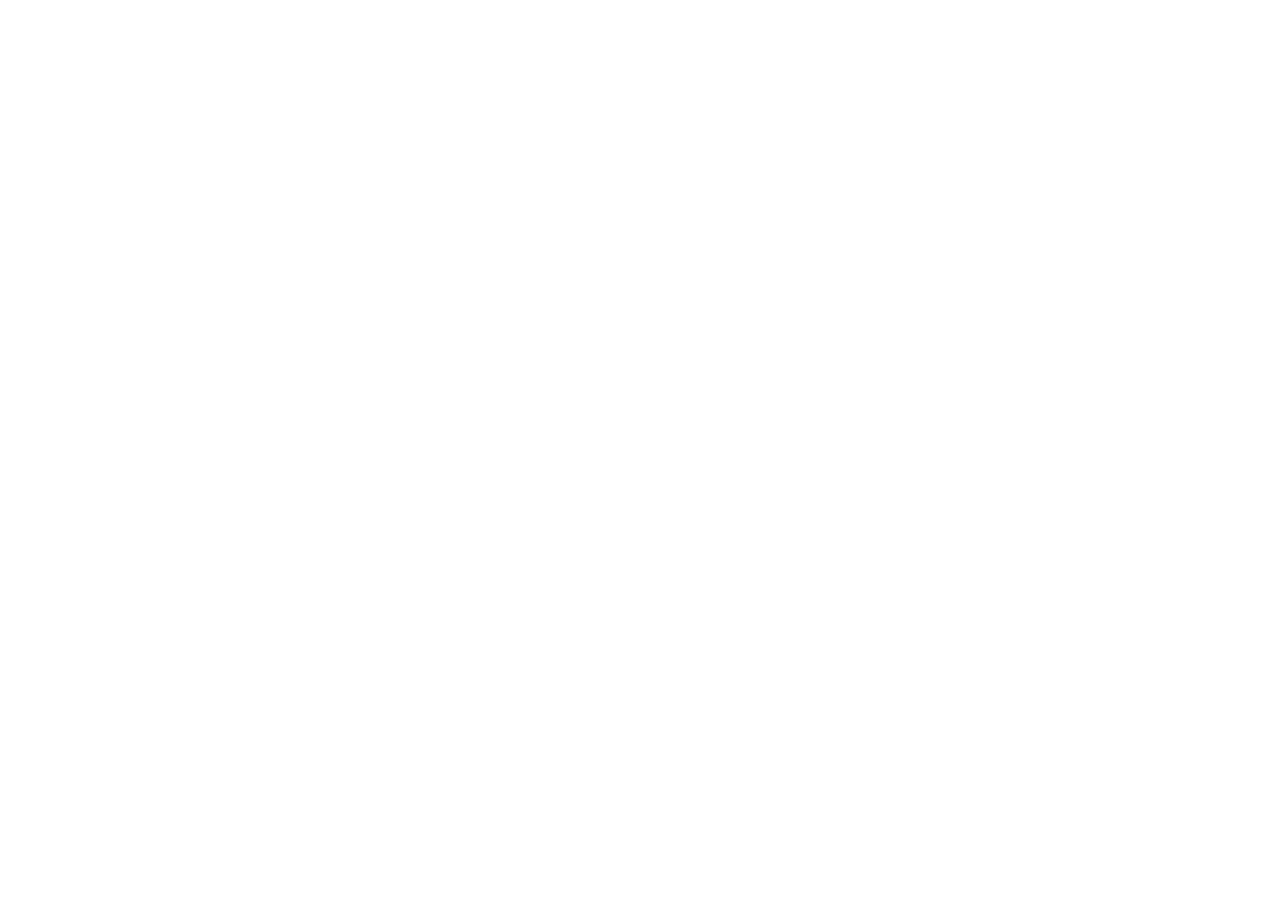
==== index.html @ 3b2936c1 "[update] file index.html and style.css" ====
<!DOCTYPE html>
<html lang="en">
<head>
    <meta charset="UTF-8">
    <meta name="viewport" content="width=device-width, initial-scale=1.0">
    <title>Document</title>
</head>
<body>
    
</body>
</html>
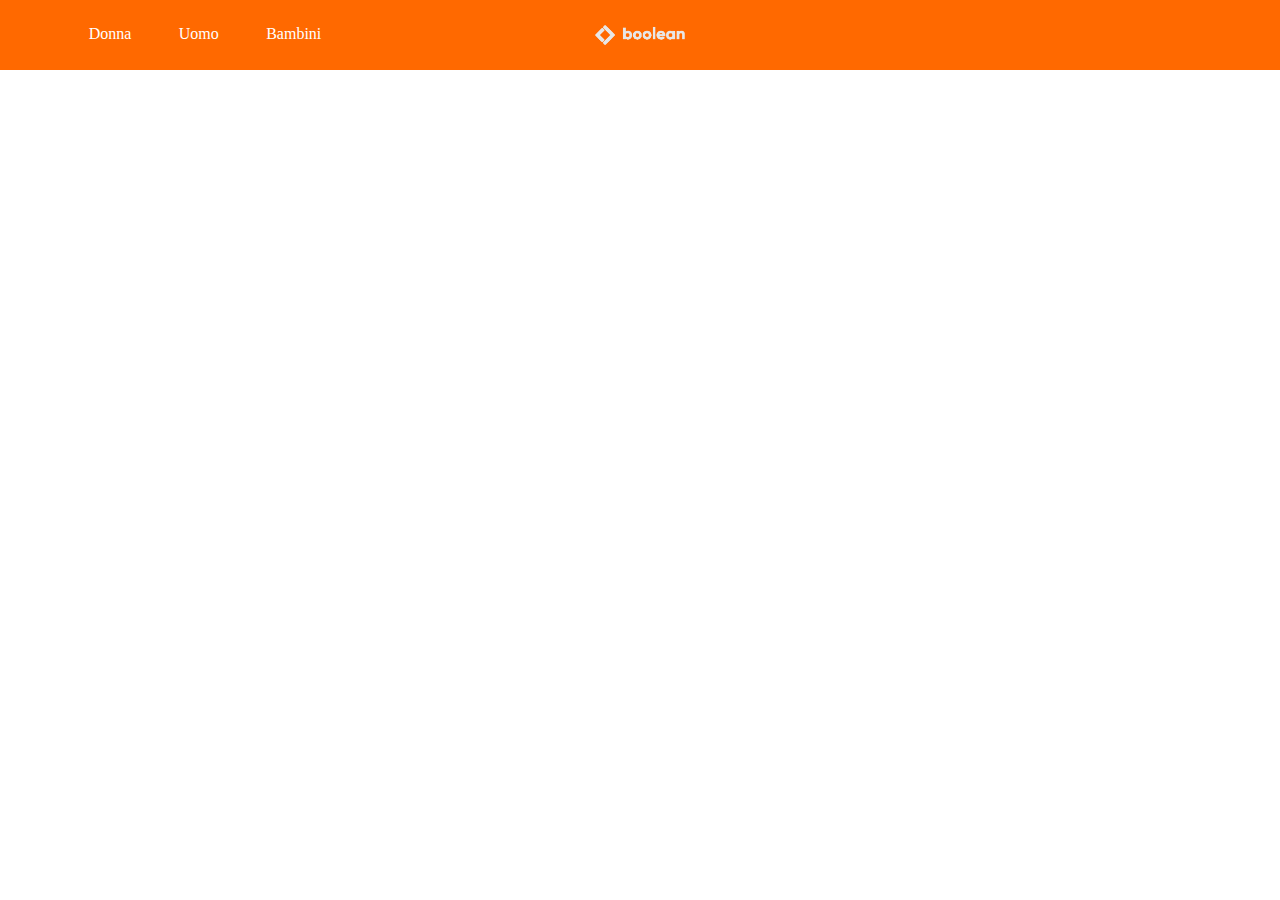
==== commit 84ba87f2: "[update] header and images" ====
--- a/index.html
+++ b/index.html
@@ -3,9 +3,37 @@
 <head>
     <meta charset="UTF-8">
     <meta name="viewport" content="width=device-width, initial-scale=1.0">
-    <title>Document</title>
+    <title>Boolando</title>
+    <link rel="stylesheet" href="./css/style.css">
+    <link rel="stylesheet" href="https://cdnjs.cloudflare.com/ajax/libs/font-awesome/6.4.2/css/all.min.css" integrity="sha512-z3gLpd7yknf1YoNbCzqRKc4qyor8gaKU1qmn+CShxbuBusANI9QpRohGBreCFkKxLhei6S9CQXFEbbKuqLg0DA==" crossorigin="anonymous" referrerpolicy="no-referrer" />
 </head>
 <body>
-    
+    <!-- header -->
+    <header>
+            <div class="container">
+                <div class="row">
+                    <div class="col-25">
+                        <div class="contain">
+                            <ul>
+                                <li>Donna</li>
+                                <li>Uomo</li>
+                                <li>Bambini</li>
+                            </ul>
+                        </div>
+                    </div>
+                    <div class="col-50 d-flex">
+                        <div class="contain">
+                            <img src="./img/boolean-logo.png" alt="logo">
+                        </div>
+                    </div>
+                    <div class="col-25 d-flex j-end">
+                        <div class="contain">
+                            <i class="fa-regular fa-user color"></i>
+                            <i class="fa-regular fa-heart color"></i>
+                            <i class="fa-solid fa-bag-shopping color"></i>
+                        </div>
+                    </div>
+                </div>
+            </div>
+    </header>
 </body>
-</html>--- a/css/style.css
+++ b/css/style.css
@@ -0,0 +1,66 @@
+*{
+    margin: 0;
+    padding: 0;
+    box-sizing: border-box;
+}
+header{
+    background-color: #FF6900;
+    width: 100%;
+    position: fixed;
+    z-index: 1;
+}
+.container{
+    max-width: 1200px;
+    padding: 20px;
+    margin: 0 auto;
+}
+
+.contain{
+    padding: 5px;
+    max-width: 100%;
+}
+
+
+.row{
+    display: flex;
+
+}
+.col-25{
+    width: 25%;
+}
+.col-50{
+    width: 50%;
+    justify-content: center;
+}
+
+.d-flex{
+    display: flex;
+}
+
+.border{
+    border: 1px solid black;
+}
+ul{
+    list-style-type: none;
+    display: flex;
+    justify-content: space-around;
+}
+
+li{
+   color: white; 
+}
+
+img{
+    height: 20px;
+    vertical-align: middle;
+}
+.color{
+    color: white;
+}
+
+i{
+    padding: 0 5px;
+}
+.j-end{
+    justify-content: end;
+}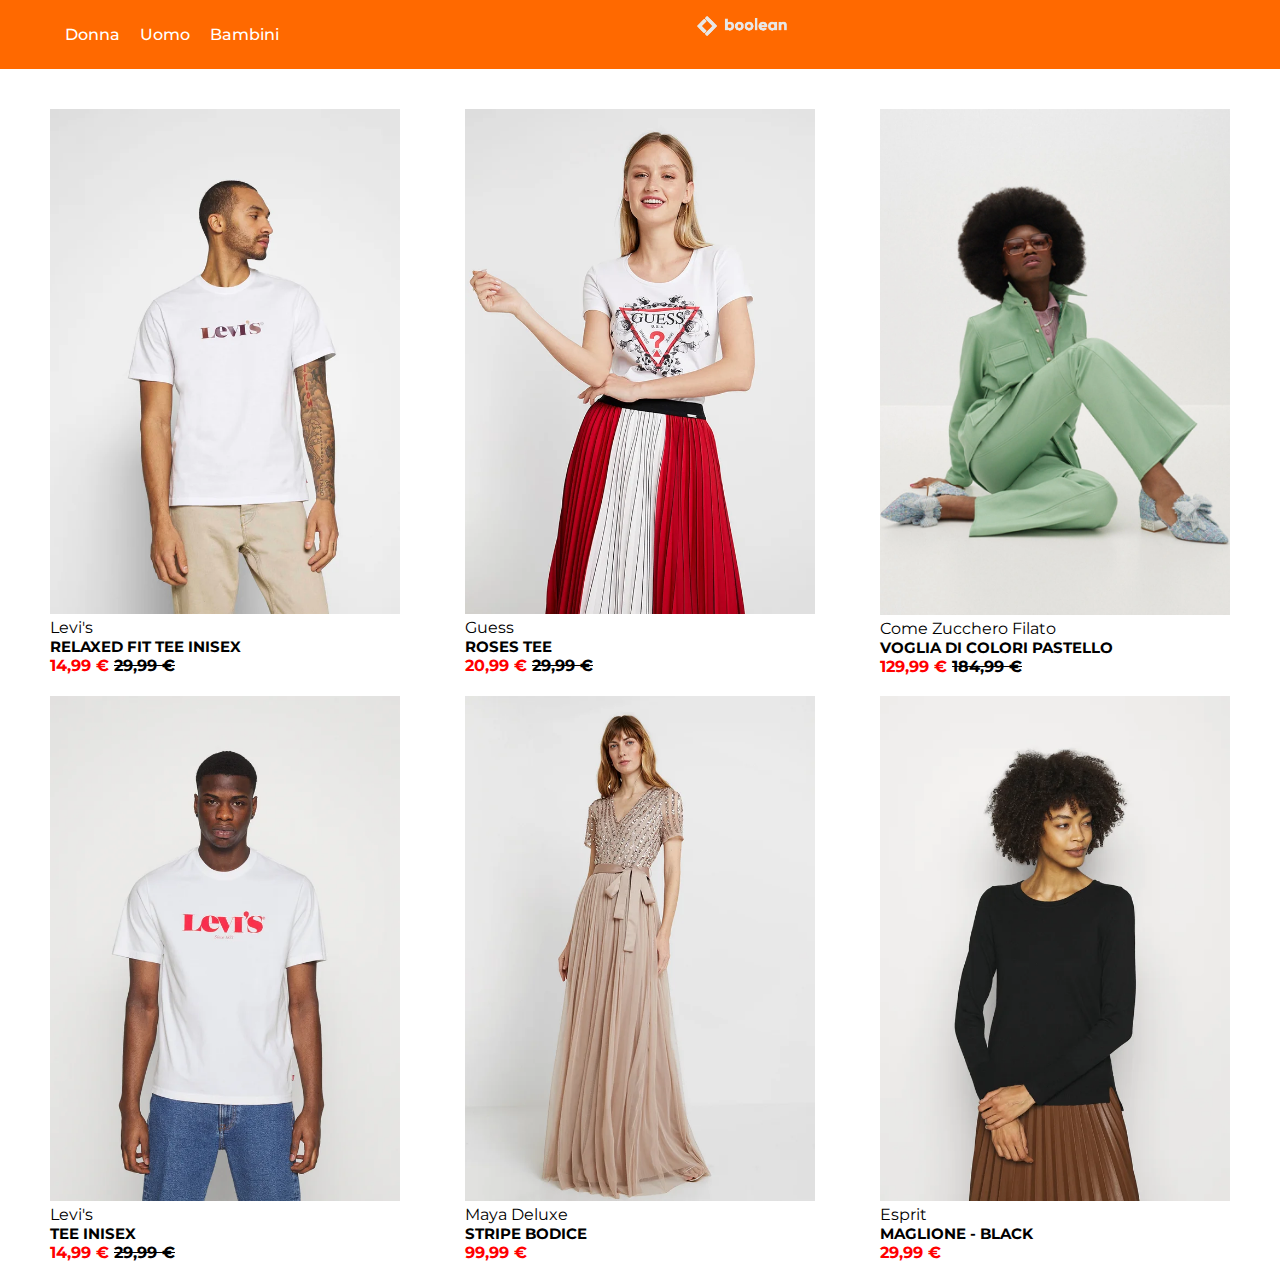
==== commit 94afdb6f: "[update] first part main" ====
--- a/index.html
+++ b/index.html
@@ -4,8 +4,11 @@
     <meta charset="UTF-8">
     <meta name="viewport" content="width=device-width, initial-scale=1.0">
     <title>Boolando</title>
+    <link rel="stylesheet" href="https://cdnjs.cloudflare.com/ajax/libs/font-awesome/6.4.2/css/all.min.css" integrity="sha512-z3gLpd7yknf1YoNbCzqRKc4qyor8gaKU1qmn+CShxbuBusANI9QpRohGBreCFkKxLhei6S9CQXFEbbKuqLg0DA==" crossorigin="anonymous" referrerpolicy="no-referrer" />
+    <link rel="preconnect" href="https://fonts.googleapis.com">
+    <link rel="preconnect" href="https://fonts.gstatic.com" crossorigin>
+    <link href="https://fonts.googleapis.com/css2?family=Bubblegum+Sans&family=Montserrat&family=Roboto&display=swap" rel="stylesheet">
     <link rel="stylesheet" href="./css/style.css">
-    <link rel="stylesheet" href="https://cdnjs.cloudflare.com/ajax/libs/font-awesome/6.4.2/css/all.min.css" integrity="sha512-z3gLpd7yknf1YoNbCzqRKc4qyor8gaKU1qmn+CShxbuBusANI9QpRohGBreCFkKxLhei6S9CQXFEbbKuqLg0DA==" crossorigin="anonymous" referrerpolicy="no-referrer" />
 </head>
 <body>
     <!-- header -->
@@ -36,4 +39,60 @@
                 </div>
             </div>
     </header>
+    <!-- main -->
+    <main>
+        <div class="container m-30">
+            <div class="row">
+                <div class="col-33">
+                    <div class="foto">
+                        <img src="./img/1.webp" alt="">
+                        <p class="brand">Levi's</p>
+                        <p class="product">RELAXED FIT TEE INISEX</p>
+                        <p class="price">14,99 &euro; <span class="d-price">29,99 &euro;</span></p>
+                    </div>
+                </div>
+                <div class="col-33">
+                    <div class="foto">
+                        <img src="./img/2.webp" alt="">
+                        <p class="brand">Guess</p>
+                        <p class="product">ROSES TEE</p>
+                        <p class="price">20,99 &euro; <span class="d-price">29,99 &euro;</span></p>
+                    </div>
+                </div>
+                <div class="col-33">
+                    <div class="foto">
+                        <img src="./img/3.webp" alt="">
+                        <p class="brand">Come Zucchero Filato</p>
+                        <p class="product">VOGLIA DI COLORI PASTELLO</p>
+                        <p class="price">129,99 &euro; <span class="d-price">184,99 &euro;</span></p>
+                    </div>
+                </div>
+                <div class="col-33">
+                    <div class="foto">
+                        <img src="./img/4.webp" alt="">
+                        <p class="brand">Levi's</p>
+                        <p class="product"> TEE INISEX</p>
+                        <p class="price">14,99 &euro; <span class="d-price">29,99 &euro;</span></p>
+                    </div>
+                </div>
+                <div class="col-33">
+                    <div class="foto">
+                        <img src="./img/5.webp" alt="">
+                        <p class="brand">Maya Deluxe</p>
+                        <p class="product">STRIPE BODICE</p>
+                        <p class="price">99,99 &euro;</p>
+                    </div>
+                </div>
+                <div class="col-33">
+                    <div class="foto">
+                        <img src="./img/6.webp" alt="">
+                        <p class="brand">Esprit</p>
+                        <p class="product">MAGLIONE - BLACK</p>
+                        <p class="price">29,99 &euro;</p>
+                    </div>
+                </div>
+                
+            </div>
+        </div>
+    </main>
 </body>
--- a/css/style.css
+++ b/css/style.css
@@ -3,16 +3,22 @@
     padding: 0;
     box-sizing: border-box;
 }
+body{
+    font-family: 'Montserrat', sans-serif;
+}
 header{
     background-color: #FF6900;
     width: 100%;
-    position: fixed;
-    z-index: 1;
+    /* position: fixed;
+    z-index: 1; */
 }
 .container{
     max-width: 1200px;
-    padding: 20px;
+    padding: 10px;
     margin: 0 auto;
+}
+.m-30{
+    margin-top: 30px;
 }
 
 .contain{
@@ -20,16 +26,26 @@
     max-width: 100%;
 }
 
+.foto{
+ max-width: 100%;
+}
 
 .row{
     display: flex;
+    flex-wrap: wrap;
+    justify-content: space-between;
+    gap: 20px;
 
 }
 .col-25{
-    width: 25%;
+    width: calc(50% / 2 - 20)
+}
+
+.col-33{
+    width: calc(100% / 3 - 20);
 }
 .col-50{
-    width: 50%;
+    width: calc(50% -20);
     justify-content: center;
 }
 
@@ -48,9 +64,11 @@
 
 li{
    color: white; 
+   font-weight: 500;
+   padding: 10px;
 }
 
-img{
+.contain> img{
     height: 20px;
     vertical-align: middle;
 }
@@ -63,4 +81,21 @@
 }
 .j-end{
     justify-content: end;
+}
+
+.foto> img{
+    width: 350px;
+}
+
+.product{
+    font-size: 15px;
+    font-weight: bold;
+}
+.price{
+    color: red;
+    font-weight: 700;
+}
+.d-price{
+    color: black;
+    text-decoration: line-through;
 }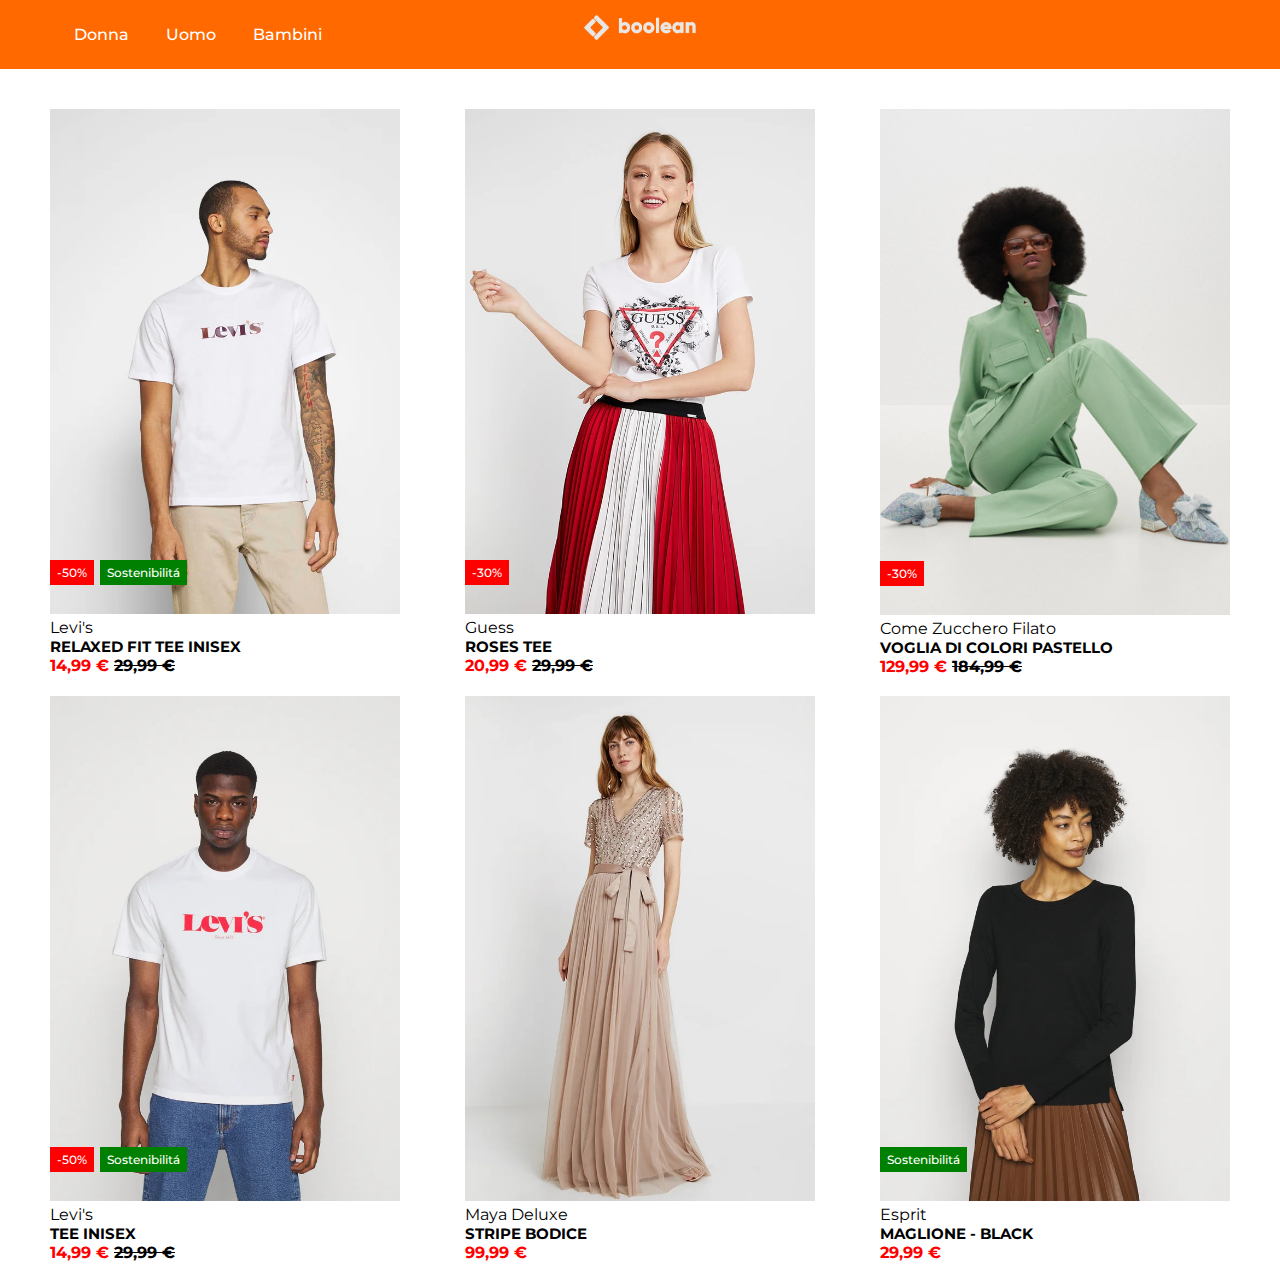
==== commit 4d70eff3: "[apdate] adding discount" ====
--- a/index.html
+++ b/index.html
@@ -14,7 +14,7 @@
     <!-- header -->
     <header>
             <div class="container">
-                <div class="row">
+                <div class="row-h">
                     <div class="col-25">
                         <div class="contain">
                             <ul>
@@ -49,6 +49,8 @@
                         <p class="brand">Levi's</p>
                         <p class="product">RELAXED FIT TEE INISEX</p>
                         <p class="price">14,99 &euro; <span class="d-price">29,99 &euro;</span></p>
+                        <span class="discount bg-red p-left"> -50% </span>
+                        <span class="discount bg-green p-right"> Sostenibilit&aacute;</span>
                     </div>
                 </div>
                 <div class="col-33">
@@ -57,6 +59,7 @@
                         <p class="brand">Guess</p>
                         <p class="product">ROSES TEE</p>
                         <p class="price">20,99 &euro; <span class="d-price">29,99 &euro;</span></p>
+                        <span class="discount bg-red p-left"> -30% </span>
                     </div>
                 </div>
                 <div class="col-33">
@@ -65,6 +68,7 @@
                         <p class="brand">Come Zucchero Filato</p>
                         <p class="product">VOGLIA DI COLORI PASTELLO</p>
                         <p class="price">129,99 &euro; <span class="d-price">184,99 &euro;</span></p>
+                        <span class="discount bg-red p-left"> -30% </span>
                     </div>
                 </div>
                 <div class="col-33">
@@ -73,6 +77,8 @@
                         <p class="brand">Levi's</p>
                         <p class="product"> TEE INISEX</p>
                         <p class="price">14,99 &euro; <span class="d-price">29,99 &euro;</span></p>
+                        <span class="discount bg-red p-left"> -50% </span>
+                        <span class="discount bg-green p-right"> Sostenibilit&aacute;</span>
                     </div>
                 </div>
                 <div class="col-33">
@@ -89,6 +95,7 @@
                         <p class="brand">Esprit</p>
                         <p class="product">MAGLIONE - BLACK</p>
                         <p class="price">29,99 &euro;</p>
+                        <span class="discount bg-green" id="p-right"> Sostenibilit&aacute;</span>
                     </div>
                 </div>
                 
--- a/css/style.css
+++ b/css/style.css
@@ -28,9 +28,15 @@
 
 .foto{
  max-width: 100%;
+ position: relative;
 }
-
+.row-h{
+    width: 100%;
+    display: flex;
+    justify-content: space-between;
+}
 .row{
+    width: 100%;
     display: flex;
     flex-wrap: wrap;
     justify-content: space-between;
@@ -38,14 +44,15 @@
 
 }
 .col-25{
-    width: calc(50% / 2 - 20)
+    width: 25%;
 }
 
 .col-33{
     width: calc(100% / 3 - 20);
 }
+
 .col-50{
-    width: calc(50% -20);
+    width: 50%;
     justify-content: center;
 }
 
@@ -60,6 +67,7 @@
     list-style-type: none;
     display: flex;
     justify-content: space-around;
+    vertical-align: middle;
 }
 
 li{
@@ -69,8 +77,9 @@
 }
 
 .contain> img{
-    height: 20px;
+    height: 25px;
     vertical-align: middle;
+    align-self: center;
 }
 .color{
     color: white;
@@ -78,6 +87,7 @@
 
 i{
     padding: 0 5px;
+    vertical-align: middle;
 }
 .j-end{
     justify-content: end;
@@ -98,4 +108,30 @@
 .d-price{
     color: black;
     text-decoration: line-through;
+}
+
+.discount{
+    position: absolute;
+    font-size: 12px;
+    color: white;
+    padding: 5px 7px;
+    font-weight: 500;
+}
+.bg-red{
+    background-color: red;
+}
+.bg-green{
+    background-color: green;
+}
+.p-right{
+    left: 50px;
+    bottom: 90px;
+}
+.p-left{
+    left: 0;
+    bottom: 90px;
+}
+#p-right{
+    left: 0;
+    bottom: 90px;
 }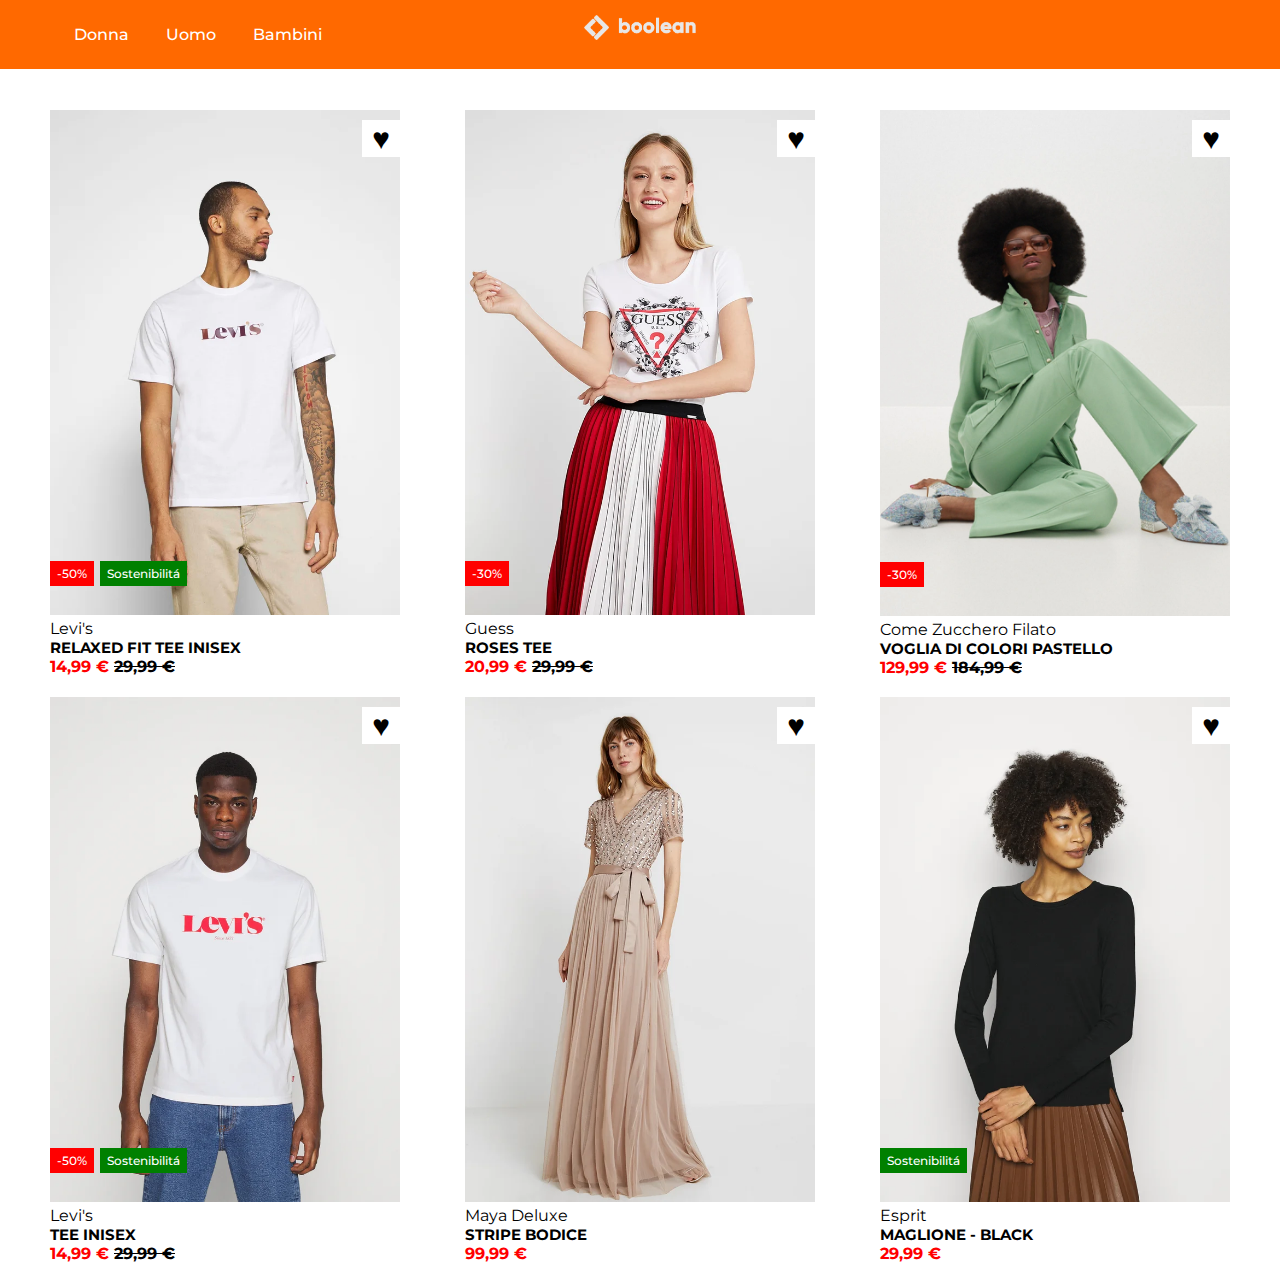
==== commit eff28f57: "[update] main copleted" ====
--- a/index.html
+++ b/index.html
@@ -45,61 +45,69 @@
             <div class="row">
                 <div class="col-33">
                     <div class="foto">
-                        <img src="./img/1.webp" alt="">
+                        <img class="first" src="./img/1.webp" alt="foto 1">
+                        <img class="second" src="./img/1b.webp" alt=" foto 2">
                         <p class="brand">Levi's</p>
                         <p class="product">RELAXED FIT TEE INISEX</p>
                         <p class="price">14,99 &euro; <span class="d-price">29,99 &euro;</span></p>
-                        <span class="discount bg-red p-left"> -50% </span>
+                        <span class="discount bg-red p-left"> -50&percnt; </span>
                         <span class="discount bg-green p-right"> Sostenibilit&aacute;</span>
+                        <div class="heart"> &hearts;</div>
                     </div>
                 </div>
                 <div class="col-33">
                     <div class="foto">
-                        <img src="./img/2.webp" alt="">
-                        <p class="brand">Guess</p>
+                        <img class="first" src="./img/2.webp" alt="foto 1">
+                        <img class="second" src="./img/2b.webp" alt=" foto 2">                        <p class="brand">Guess</p>
                         <p class="product">ROSES TEE</p>
                         <p class="price">20,99 &euro; <span class="d-price">29,99 &euro;</span></p>
-                        <span class="discount bg-red p-left"> -30% </span>
+                        <span class="discount bg-red p-left"> -30&percnt; </span>
+                        <div class="heart"> &hearts;</div>
                     </div>
                 </div>
                 <div class="col-33">
                     <div class="foto">
-                        <img src="./img/3.webp" alt="">
-                        <p class="brand">Come Zucchero Filato</p>
+                        <img class="first" src="./img/3.webp" alt="foto 1">
+                        <img class="second" src="./img/3b.webp" alt=" foto 2">                        <p class="brand">Come Zucchero Filato</p>
                         <p class="product">VOGLIA DI COLORI PASTELLO</p>
                         <p class="price">129,99 &euro; <span class="d-price">184,99 &euro;</span></p>
-                        <span class="discount bg-red p-left"> -30% </span>
+                        <span class="discount bg-red p-left"> -30&percnt; </span>
+                        <div class="heart"> &hearts;</div>
                     </div>
                 </div>
                 <div class="col-33">
                     <div class="foto">
-                        <img src="./img/4.webp" alt="">
-                        <p class="brand">Levi's</p>
+                        <img class="first" src="./img/4.webp" alt="foto 1">
+                        <img class="second" src="./img/4b.webp" alt=" foto 2">                        <p class="brand">Levi's</p>
                         <p class="product"> TEE INISEX</p>
                         <p class="price">14,99 &euro; <span class="d-price">29,99 &euro;</span></p>
-                        <span class="discount bg-red p-left"> -50% </span>
+                        <span class="discount bg-red p-left"> -50&percnt; </span>
                         <span class="discount bg-green p-right"> Sostenibilit&aacute;</span>
+                        <div class="heart"> &hearts;</div>
                     </div>
                 </div>
                 <div class="col-33">
                     <div class="foto">
-                        <img src="./img/5.webp" alt="">
-                        <p class="brand">Maya Deluxe</p>
+                        <img class="first" src="./img/5.webp" alt="foto 1">
+                        <img class="second" src="./img/5b.webp" alt=" foto 2">                        <p class="brand">Maya Deluxe</p>
                         <p class="product">STRIPE BODICE</p>
                         <p class="price">99,99 &euro;</p>
+                        <div class="heart"> &hearts;</div>
                     </div>
                 </div>
                 <div class="col-33">
                     <div class="foto">
-                        <img src="./img/6.webp" alt="">
-                        <p class="brand">Esprit</p>
+                        <img class="first" src="./img/6.webp" alt="foto 1">
+                        <img class="second" src="./img/6b.webp" alt=" foto 2">                        <p class="brand">Esprit</p>
                         <p class="product">MAGLIONE - BLACK</p>
                         <p class="price">29,99 &euro;</p>
                         <span class="discount bg-green" id="p-right"> Sostenibilit&aacute;</span>
+                        <div class="heart"> &hearts;</div>
                     </div>
                 </div>
                 
             </div>
         </div>
+        
     </main>
 </body>
--- a/css/style.css
+++ b/css/style.css
@@ -9,8 +9,9 @@
 header{
     background-color: #FF6900;
     width: 100%;
-    /* position: fixed;
-    z-index: 1; */
+    position: fixed;
+    top:0;
+    z-index: 1;
 }
 .container{
     max-width: 1200px;
@@ -18,7 +19,7 @@
     margin: 0 auto;
 }
 .m-30{
-    margin-top: 30px;
+    margin-top: 100px;
 }
 
 .contain{
@@ -134,4 +135,36 @@
 #p-right{
     left: 0;
     bottom: 90px;
-}+}
+.heart{
+    background-color: white;
+    position: absolute;
+    top:10px;
+    right: 0;
+    padding: 0 10px;
+    font-size: 30px;
+    display: block;
+}
+.hearts{
+    background-color: white;
+    color: red;
+    position: absolute;
+    top:10px;
+    right: 0;
+    padding: 0 10px;
+    font-size: 30px;
+    display: none;
+}
+.fisrt{
+    display: block;
+}
+.second{
+    display: none;
+}
+.foto:hover .first{
+    display: none;
+}
+
+.foto:hover .second{
+    display: block;
+}
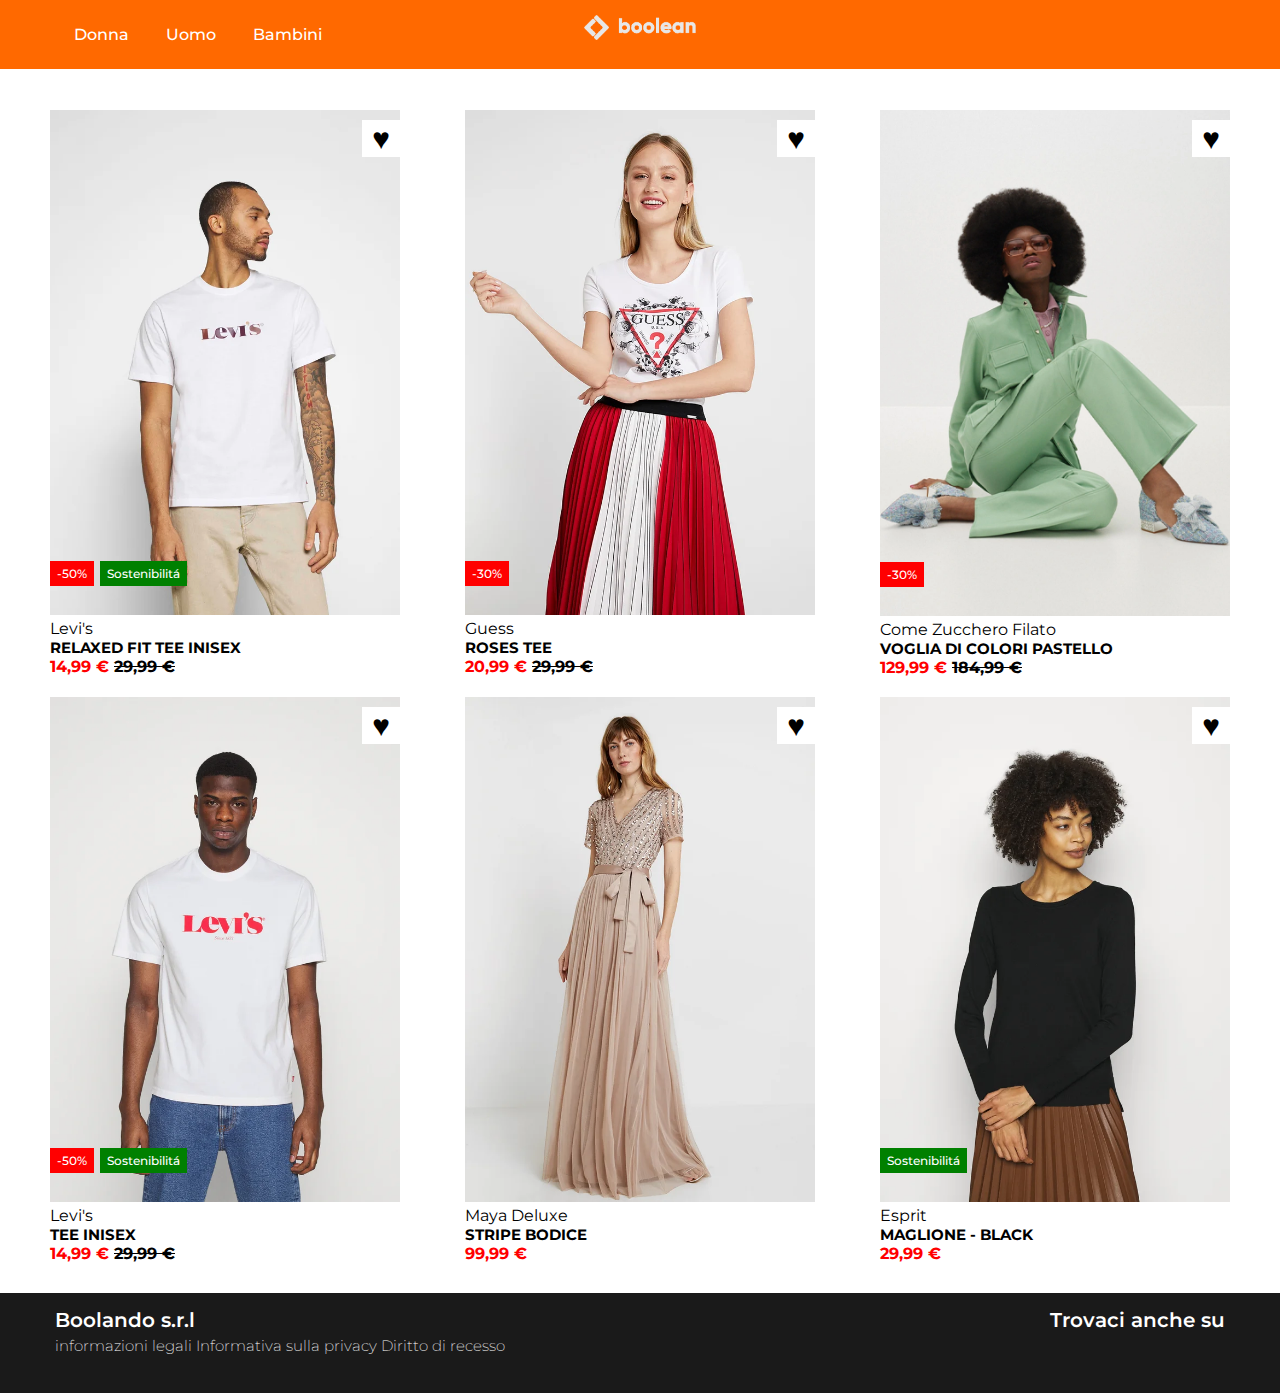
==== commit 81da32a8: "[update] adding footer and completed exercise" ====
--- a/index.html
+++ b/index.html
@@ -24,13 +24,13 @@
                             </ul>
                         </div>
                     </div>
-                    <div class="col-50 d-flex">
-                        <div class="contain">
+                    <div class="col-50">
+                        <div class="contain d-flex j-cen">
                             <img src="./img/boolean-logo.png" alt="logo">
                         </div>
                     </div>
-                    <div class="col-25 d-flex j-end">
-                        <div class="contain">
+                    <div class="col-25 ">
+                        <div class="contain d-flex j-end">
                             <i class="fa-regular fa-user color"></i>
                             <i class="fa-regular fa-heart color"></i>
                             <i class="fa-solid fa-bag-shopping color"></i>
@@ -105,9 +105,28 @@
                         <div class="heart"> &hearts;</div>
                     </div>
                 </div>
-                
             </div>
         </div>
         
     </main>
+    <!-- footer -->
+    <footer>
+        <div class="container">
+            <div class="row-f">
+                <div class="col-100">
+                    <div class="contain d-flex j-bet">
+                        <p >Boolando s.r.l <br> <span class="font">informazioni legali Informativa sulla privacy Diritto di recesso</span>
+                        </p>
+                        <p>Trovaci anche su <br> 
+                            <i class="fa-brands fa-square-twitter"></i>
+                            <i class="fa-brands fa-square-facebook"></i>
+                            <i class="fa-brands fa-square-instagram"></i>
+                            <i class="fa-brands fa-square-pinterest"></i>
+                            <i class="fa-brands fa-square-youtube"></i>
+                        </p>
+                    </div>
+                </div>
+            </div>
+        </div>
+    </footer>
 </body>
--- a/css/style.css
+++ b/css/style.css
@@ -13,6 +13,13 @@
     top:0;
     z-index: 1;
 }
+footer{
+    background-color:#1A1A1A;
+    height: 100px;
+    width: 100%;
+    margin-top: 20px;
+
+}
 .container{
     max-width: 1200px;
     padding: 10px;
@@ -24,7 +31,7 @@
 
 .contain{
     padding: 5px;
-    max-width: 100%;
+    width: 100%;
 }
 
 .foto{
@@ -36,6 +43,11 @@
     display: flex;
     justify-content: space-between;
 }
+.row-f{
+    width: 100%;
+    display: flex;
+    justify-content: space-between;
+}
 .row{
     width: 100%;
     display: flex;
@@ -55,6 +67,11 @@
 .col-50{
     width: 50%;
     justify-content: center;
+}
+
+.col-100{
+    width: 100%;
+    justify-content: space-between;
 }
 
 .d-flex{
@@ -92,6 +109,12 @@
 }
 .j-end{
     justify-content: end;
+}
+.j-bet{
+    justify-content: space-between;
+}
+.j-cen{
+    justify-content: center;
 }
 
 .foto> img{
@@ -168,3 +191,12 @@
 .foto:hover .second{
     display: block;
 }
+.contain > p{
+    color: white;
+    font-size: 20px;
+    font-weight: 600;
+}
+.font{
+    font-size: 15px;
+    font-weight: 200;
+}